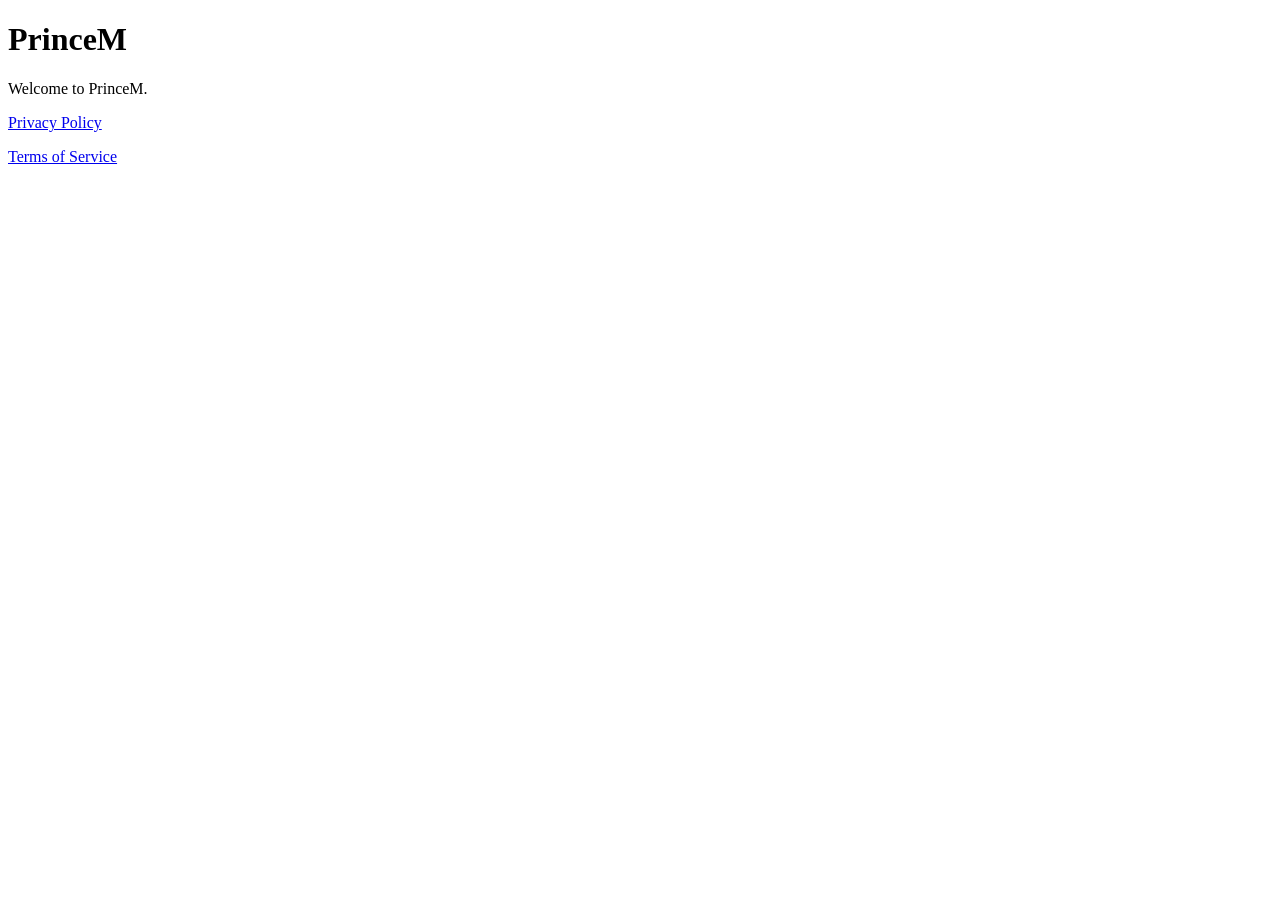
==== index.html @ fb266639 "Create initial index.html with basic structure" ====
<!DOCTYPE html>
<html>
<head>
<title>PrinceM</title>
</head>

<body>

<h1>PrinceM</h1>

<p>Welcome to PrinceM.</p>

<p><a href="privacy.html">Privacy Policy</a></p>

<p><a href="terms.html">Terms of Service</a></p>

</body>
</html>
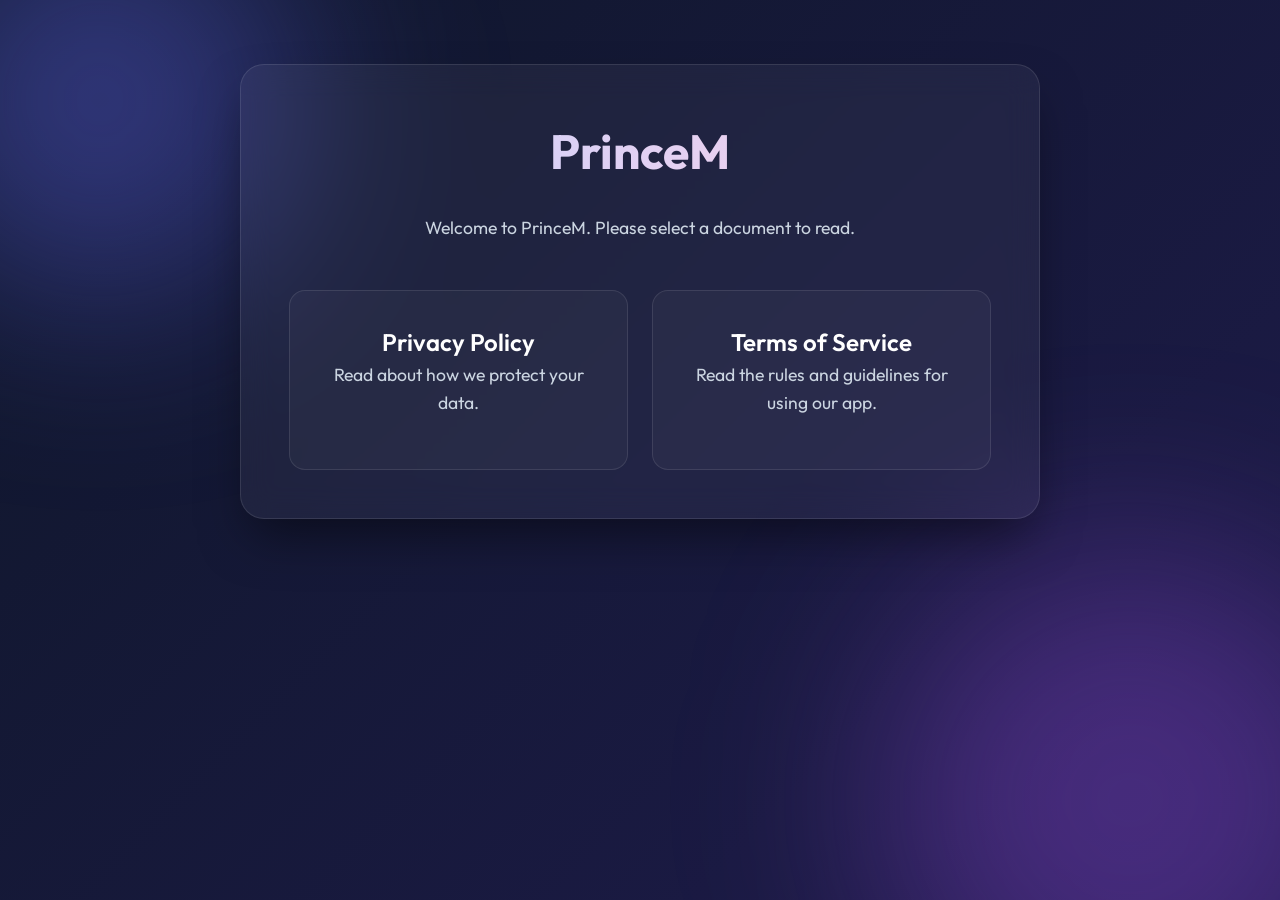
==== commit d2e34cea: "done" ====
--- a/index.html
+++ b/index.html
@@ -1,18 +1,29 @@
 <!DOCTYPE html>
-<html>
+<html lang="en">
 <head>
-<title>PrinceM</title>
+    <meta charset="UTF-8">
+    <meta name="viewport" content="width=device-width, initial-scale=1.0">
+    <title>PrinceM - Policies</title>
+    <link rel="stylesheet" href="style.css">
 </head>
+<body>
+    <div class="bg-shape bg-shape-1"></div>
+    <div class="bg-shape bg-shape-2"></div>
 
-<body>
+    <div class="container">
+        <h1>PrinceM</h1>
+        <p style="text-align: center;">Welcome to PrinceM. Please select a document to read.</p>
 
-<h1>PrinceM</h1>
-
-<p>Welcome to PrinceM.</p>
-
-<p><a href="privacy.html">Privacy Policy</a></p>
-
-<p><a href="terms.html">Terms of Service</a></p>
-
+        <div class="link-grid">
+            <a href="privacy.html" class="card-link">
+                <h2>Privacy Policy</h2>
+                <p>Read about how we protect your data.</p>
+            </a>
+            <a href="terms.html" class="card-link">
+                <h2>Terms of Service</h2>
+                <p>Read the rules and guidelines for using our app.</p>
+            </a>
+        </div>
+    </div>
 </body>
 </html>
--- a/style.css
+++ b/style.css
@@ -0,0 +1,203 @@
+@import url('https://fonts.googleapis.com/css2?family=Outfit:wght@300;400;600;700&display=swap');
+
+:root {
+    --primary-color: #6366f1;
+    --secondary-color: #a855f7;
+    --bg-color: #0f172a;
+    --text-color: #f8fafc;
+    --glass-bg: rgba(255, 255, 255, 0.05);
+    --glass-border: rgba(255, 255, 255, 0.1);
+}
+
+* {
+    margin: 0;
+    padding: 0;
+    box-sizing: border-box;
+}
+
+body {
+    font-family: 'Outfit', sans-serif;
+    background: linear-gradient(135deg, #0f172a 0%, #1e1b4b 100%);
+    color: var(--text-color);
+    min-height: 100vh;
+    line-height: 1.6;
+    display: flex;
+    flex-direction: column;
+    align-items: center;
+    padding: 2rem 1rem;
+    overflow-x: hidden;
+}
+
+/* Background Animation Elements */
+.bg-shape {
+    position: fixed;
+    border-radius: 50%;
+    filter: blur(100px);
+    z-index: -1;
+    animation: float 10s infinite ease-in-out alternate;
+}
+
+.bg-shape-1 {
+    width: 400px;
+    height: 400px;
+    background: rgba(99, 102, 241, 0.4);
+    top: -100px;
+    left: -100px;
+}
+
+.bg-shape-2 {
+    width: 500px;
+    height: 500px;
+    background: rgba(168, 85, 247, 0.3);
+    bottom: -150px;
+    right: -100px;
+    animation-delay: -5s;
+}
+
+@keyframes float {
+    0% { transform: translate(0, 0) scale(1); }
+    100% { transform: translate(30px, 50px) scale(1.1); }
+}
+
+/* Glassmorphism Container */
+.container {
+    max-width: 800px;
+    width: 100%;
+    background: var(--glass-bg);
+    backdrop-filter: blur(16px);
+    -webkit-backdrop-filter: blur(16px);
+    border: 1px solid var(--glass-border);
+    border-radius: 24px;
+    padding: 3rem;
+    box-shadow: 0 25px 50px -12px rgba(0, 0, 0, 0.5);
+    margin-top: 2rem;
+    margin-bottom: 2rem;
+}
+
+/* Typography */
+h1 {
+    font-size: 3rem;
+    font-weight: 700;
+    margin-bottom: 1.5rem;
+    background: linear-gradient(to right, #c7d2fe, #fbcfe8);
+    -webkit-background-clip: text;
+    -webkit-text-fill-color: transparent;
+    text-align: center;
+}
+
+h2 {
+    font-size: 1.8rem;
+    font-weight: 600;
+    margin-top: 2rem;
+    margin-bottom: 1rem;
+    color: #e0e7ff;
+}
+
+h3 {
+    font-size: 1.3rem;
+    font-weight: 600;
+    margin-top: 1.5rem;
+    margin-bottom: 0.5rem;
+    color: #c7d2fe;
+}
+
+p {
+    margin-bottom: 1.2rem;
+    color: #cbd5e1;
+    font-size: 1.1rem;
+}
+
+ul {
+    margin-bottom: 1.5rem;
+    padding-left: 1.5rem;
+    color: #cbd5e1;
+}
+
+li {
+    margin-bottom: 0.5rem;
+}
+
+/* Specific styling for the index page */
+.link-grid {
+    display: grid;
+    grid-template-columns: repeat(auto-fit, minmax(250px, 1fr));
+    gap: 1.5rem;
+    margin-top: 3rem;
+}
+
+.card-link {
+    display: block;
+    background: rgba(255, 255, 255, 0.03);
+    border: 1px solid var(--glass-border);
+    border-radius: 16px;
+    padding: 2rem;
+    text-align: center;
+    text-decoration: none;
+    color: var(--text-color);
+    transition: all 0.3s ease;
+    position: relative;
+    overflow: hidden;
+}
+
+.card-link::before {
+    content: '';
+    position: absolute;
+    top: 0;
+    left: -100%;
+    width: 100%;
+    height: 100%;
+    background: linear-gradient(90deg, transparent, rgba(255,255,255,0.1), transparent);
+    transition: all 0.5s ease;
+}
+
+.card-link:hover {
+    transform: translateY(-5px);
+    background: rgba(255, 255, 255, 0.08);
+    border-color: rgba(255, 255, 255, 0.2);
+    box-shadow: 0 10px 25px rgba(0, 0, 0, 0.3);
+}
+
+.card-link:hover::before {
+    left: 100%;
+}
+
+.card-link h2 {
+    margin: 0;
+    font-size: 1.5rem;
+    color: #fff;
+}
+
+.btn-back {
+    display: inline-block;
+    padding: 0.8rem 1.5rem;
+    background: rgba(255, 255, 255, 0.1);
+    color: white;
+    text-decoration: none;
+    border-radius: 50px;
+    border: 1px solid var(--glass-border);
+    transition: all 0.3s ease;
+    margin-bottom: 2rem;
+    font-size: 0.95rem;
+    font-weight: 500;
+}
+
+.btn-back:hover {
+    background: rgba(255, 255, 255, 0.2);
+    transform: translateX(-5px);
+}
+
+.date-text {
+    color: #94a3b8;
+    font-size: 0.95rem;
+    margin-bottom: 2rem;
+    font-style: italic;
+}
+
+@media (max-width: 640px) {
+    .container {
+        padding: 2rem 1.5rem;
+    }
+    h1 {
+        font-size: 2.5rem;
+    }
+}
